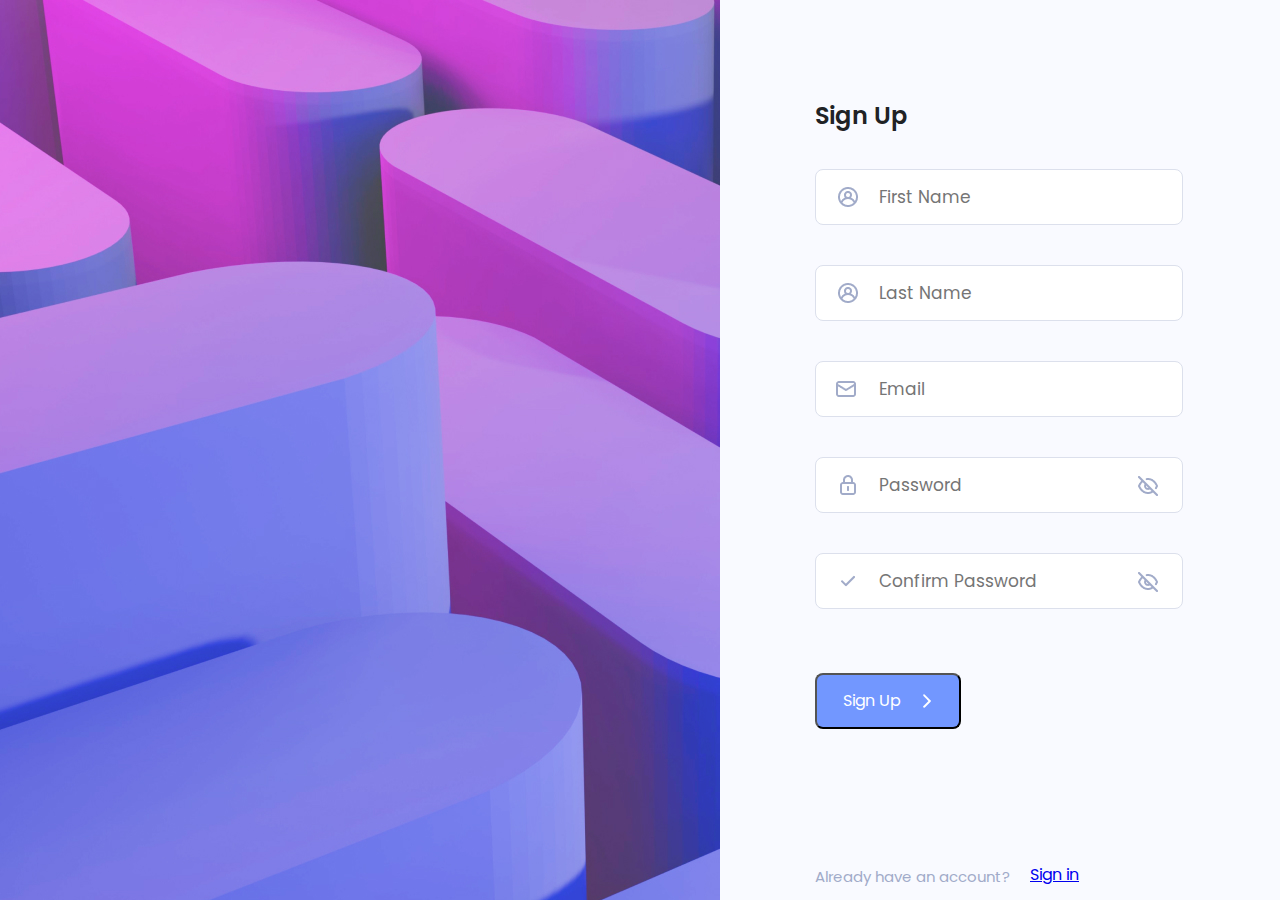
==== index.html @ e9880394 "[task-1]: fixed page-proofs" ====
<!DOCTYPE html>
<html lang="en">
<head>
    <meta charset="UTF-8">
    <meta http-equiv="X-UA-Compatible" content="IE=edge">
    <meta name="viewport" content="width=device-width, initial-scale=1.0">
    <link rel="preconnect" href="https://fonts.googleapis.com">
    <link rel="preconnect" href="https://fonts.gstatic.com" crossorigin>
    <link href="https://fonts.googleapis.com/css2?family=Poppins:wght@400;600&display=swap" rel="stylesheet">
    <link rel="stylesheet" href="/sourse/scss/normalize.css">
    <link rel="stylesheet" href="./sourse/scss/style.css">
    <script defer src="https://oss.maxcdn.com/respond/1.4.2/respond.min.js"></script>
    <script defer src="./index.js"></script>
    <title>ITRex-Lab. Homework 1</title>
</head>
<body>
    <div class="container">
            <div class="form form-signUp">
                <div class="form-title title-signUp">
                    <p>Sign Up</p>
                </div>

                <div class="form-body">

                    <form action="https://jsonplaceholder.typicode.com/posts" method="POST" >
                        <div>
                            <input class="input-name" id="id" type="text" placeholder="First Name" name="firstName" required>
                        </div>
                        <div>
                            <input class="input-name" id="surname" type="text" placeholder="Last Name" name="lastName" >
                        </div>
                        <div>
                            <input class="input-email" id="email" type="text" placeholder="Email" name="email" required>
                        </div>
                        <div class="password">
                            <input class="input-password" id="password" type="password" placeholder="Password" name="password" required>
                            <a href="#" class="password-control"></a>
                            <div class="warning hidden"><p class="warning-text">Password contain unsupported characters</p></div>
                        </div>
                        <div class="password">
                            <input class="input-confirmPassword" id="passwordControl" type="password" placeholder="Confirm Password" required>
                            <a href="#" class="password-control"></a>
                        </div>
                       
                        <button class="input-submit submit__signUp" type="submit" value="Sign Up">Sign Up</button>
                    </form>
                </div> 
                <div class="footer footer-signUp">
                    <span>Already have an account?</span>
                    <a href="./signIn.html" class="link-signIn">Sign in</a>
                </div>
                
            </div>

            <div class="form form-signIn hidden">
                <div class="form-title title-signIn">
                    <p>Sign In</p>
                </div>

                <div class="form-body">

                    <form action="https://jsonplaceholder.typicode.com/posts" method="POST" >
                        <div class="email">
                            <input class="input-email" id="emailSignIn" type="text" placeholder="Email" name="email" required>
                            <div class="warning hidden"><p class="warning-text">Email not found. Please check the spelling</p></div>
                        </div>
                        <div class="password">
                            <input class="input-password" id="passwordSignIn" type="password" placeholder="Password" name="password" required>
                            <a href="#" class="password-control"></a>
                            <div class="warning hidden"><p class="warning-text">Password contain unsupported characters</p></div>
                        </div>
                       
                        <button class="input-submit submit__signIn" type="submit" value="Sign In">Sign In</button>
                        <a class="link-forgotPassword" href="#" id="ForgotPassword">Forgot password?</a>
                    </form>
                </div>

                <div class="footer footer_signIn">
                    <span>Don't have an account?</span>
                    <a href="#" class="link-signUp">Sign up</a>
                </div>
                
            </div>

            <div class="form form-restorePassword hidden">
                <div class="form-title title-restorePassword">
                    <img src="./sourse/images/angle-left-b.png" alt="arrow-left">
                    <p class="title-text">Restore Password</p>
                </div>

                <div class="form-text text-restorePassword">
                    <p>Please use your email address, and we’ll send you the link to reset your password</p>
                </div>

                <div class="form-body body_restorePassword">

                    <form action="https://jsonplaceholder.typicode.com/posts" method="POST" >
                        <div>
                            <input class="input-email" id="emailrestorePassword" type="text" placeholder="Email">
                        </div>
                       
                        <button class="input-submit submit-restorePassword" id="submit-restorePassword" type="submit" value="Send Reset Link">Send Reset Link</button>
                    </form>
                </div>

            </div>

            <div class="form form-restorePassword hidden">
                <div class="form-title title-restorePassword">
                    <img src="./sourse/images/angle-left-b.png" alt="arrow-left">
                    <p class="title-text">Restore Password</p>
                </div>

                <div class="form-text text-restorePassword">
                    <p>An email has been sent to example@exam.com. Check your inbox, and click the reset link provided.</p>
                </div>

            </div>
    </div>
</body>
</html>
---- sourse/scss/style.css ----
@charset "UTF-8";
.form-restorePassword {
  padding-top: 178px;
}

.title-restorePassword {
  display: -webkit-box;
  display: -ms-flexbox;
  display: flex;
}

.title-text {
  margin-left: 16px;
}

.form-text {
  width: 368px;
  height: 38px;
  margin: 32px 0 0;
  font-style: normal;
  font-weight: normal;
  font-size: 15px;
  line-height: 130%;
  color: #A1ABC9;
}

#submit-restorePassword {
  width: 214px;
}

input {
  width: 368px;
  height: 56px;
  margin: 20px 0;
  font-size: 17px;
  line-height: 24px;
  border: 1px solid #DCE0EC;
  border-radius: 8px;
  outline: none;
  cursor: pointer;
}

input:focus {
  border: 1px solid #7297FF;
}

.input-email {
  background: url(../images/Vector.png) no-repeat center left 20px;
  padding-left: 63px;
  background-color: #FFFFFF;
}

.input-password {
  background: url(../images/lock.png) no-repeat center left 20px;
  padding-left: 63px;
  background-color: #FFFFFF;
}

.input-name {
  background: url(../images/user.png) no-repeat center left 20px;
  padding-left: 63px;
  background-color: #FFFFFF;
}

.input-confirmPassword {
  background: url(../images/check.png) no-repeat center left 20px;
  padding-left: 63px;
  background-color: #FFFFFF;
}

.password-control {
  position: absolute;
  display: inline-block;
  width: 20px;
  height: 20px;
  top: 39px;
  right: 25px;
  background: url(../images/eye-slash.png) no-repeat center;
}

.input-submit {
  width: 146px;
  height: 56px;
  margin: 44px 0 32px;
  border-radius: 8px;
  background: url(../images/angle-right-b.png) no-repeat center right 20px, #7297FF;
  padding-right: 32px;
  color: #FFFFFF;
  cursor: pointer;
}

.email,
.password {
  position: relative;
}

.warning {
  position: absolute;
  top: 65px;
}

.warning-text {
  margin: 20px 0;
  font-size: 13px;
  letter-spacing: -0.24px;
  color: #F6657F;
}

.warningInput {
  border: 1px solid #F6657F;
}

.footer {
  display: -webkit-box;
  display: -ms-flexbox;
  display: flex;
  margin-top: 85px;
}

.footer span {
  font-weight: normal;
  font-size: 15px;
  line-height: 140%;
  color: #A1ABC9;
}

.footer_signIn {
  margin-top: 24vh;
}

* {
  margin: 0;
  padding: 0;
  -webkit-box-sizing: border-box;
          box-sizing: border-box;
  font-family: 'Poppins', sans-serif;
}

.body {
  height: 1024px;
  max-width: 1920px;
}

.container {
  display: -webkit-box;
  display: -ms-flexbox;
  display: flex;
  -webkit-box-pack: end;
      -ms-flex-pack: end;
          justify-content: flex-end;
  height: 100%;
  background: url(../images/bg.jpg) no-repeat;
}

.form {
  display: -webkit-box;
  display: -ms-flexbox;
  display: flex;
  -webkit-box-pack: center;
      -ms-flex-pack: center;
          justify-content: center;
  -webkit-box-orient: vertical;
  -webkit-box-direction: normal;
      -ms-flex-direction: column;
          flex-direction: column;
  -webkit-box-align: start;
      -ms-flex-align: start;
          align-items: flex-start;
  width: 560px;
  min-height: 100vh;
  padding: 0 95px;
  background-color: #F9FAFF;
}

.form-restorePassword {
  -webkit-box-pack: start;
      -ms-flex-pack: start;
          justify-content: flex-start;
  padding-top: 8vh;
}

/* Скрытие элементов */
.hidden {
  display: none;
}

/* =====================FORM====================== */
form {
  display: -webkit-box;
  display: -ms-flexbox;
  display: flex;
  -webkit-box-pack: center;
      -ms-flex-pack: center;
          justify-content: center;
  -webkit-box-orient: vertical;
  -webkit-box-direction: normal;
      -ms-flex-direction: column;
          flex-direction: column;
}

.form-title {
  font-style: normal;
  font-weight: 600;
  font-size: 24px;
  line-height: 110%;
  color: #202225;
}

.title-signUp {
  margin-top: 90px;
}

.title-signIn {
  margin-top: 18.2vh;
}

.title-restorePassword {
  margin-top: 18.2vh;
}

.form-body {
  margin: 20px 0;
}

.link-signIn, .link-signUp {
  margin-left: 20px;
}

@media (max-width: 600px) {
  .container {
    -webkit-box-orient: vertical;
    -webkit-box-direction: normal;
        -ms-flex-direction: column;
            flex-direction: column;
    background: url(../images/bg-mobile.jpg) no-repeat;
    background-size: contain;
  }
  .form {
    -webkit-box-pack: start;
        -ms-flex-pack: start;
            justify-content: flex-start;
    -webkit-box-align: stretch;
        -ms-flex-align: stretch;
            align-items: stretch;
    margin-top: 72px;
    width: 100%;
    padding: 0 5.5vh;
    border-radius: 24px 24px 0px 0px;
  }
  .form-title {
    margin-top: 6vh;
    font-weight: 600;
    font-size: 20px;
    line-height: 24px;
  }
  .form-body {
    margin: 16px 0;
  }
  .form-text {
    width: 100%;
    height: 38px;
    font-size: 12px;
  }
  input {
    width: 100%;
    height: 40px;
    font-size: 15px;
    line-height: 140%;
    margin: 12px 0;
  }
  .input-name {
    background: url(../images/user.png) no-repeat center left 15px;
    padding-left: 48px;
    background-color: #FFFFFF;
  }
  .input-email {
    background: url(../images/Vector.png) no-repeat center left 15px;
    padding-left: 48px;
    background-color: #FFFFFF;
  }
  .warning {
    position: absolute;
    top: 35px;
    font-size: 13px;
  }
  .input-password,
  .input-confirmPassword {
    background: url(../images/lock.png) no-repeat center left 15px;
    padding-left: 48px;
    background-color: #FFFFFF;
  }
  .password-control {
    top: 20px;
    right: 20px;
  }
  .input-submit {
    width: 123px;
    height: 46px;
    margin-top: 20px;
    border-radius: 8px;
    background: url(../images/angle-right-b.png) no-repeat center right 16px, #7297FF;
    padding-right: 30px;
  }
  .footer {
    display: -webkit-box;
    display: -ms-flexbox;
    display: flex;
    -webkit-box-orient: vertical;
    -webkit-box-direction: normal;
        -ms-flex-direction: column;
            flex-direction: column;
    margin-top: 48px;
  }
  .footer a {
    margin: 0;
  }
  .link-signIn, .link-signUp {
    margin-left: 0px;
  }
}
/*# sourceMappingURL=style.css.map */
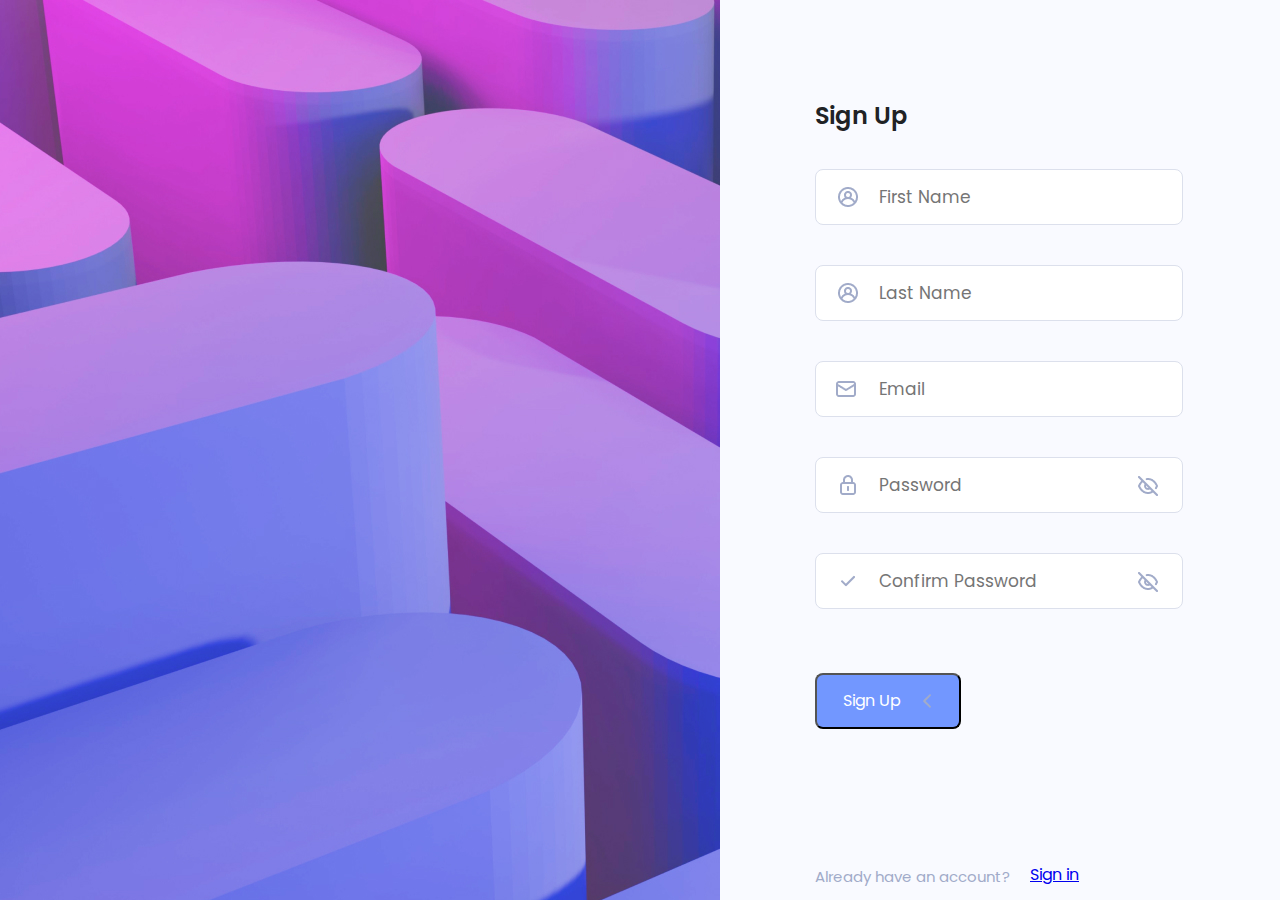
==== commit 3ee21fb7: "[task-1]: fixed page-proofs" ====
--- a/index.html
+++ b/index.html
@@ -47,74 +47,9 @@
                 </div> 
                 <div class="footer footer-signUp">
                     <span>Already have an account?</span>
-                    <a href="./signIn.html" class="link-signIn">Sign in</a>
+                    <a href="./views/signIn.html" class="link-signIn">Sign in</a>
                 </div>
                 
-            </div>
-
-            <div class="form form-signIn hidden">
-                <div class="form-title title-signIn">
-                    <p>Sign In</p>
-                </div>
-
-                <div class="form-body">
-
-                    <form action="https://jsonplaceholder.typicode.com/posts" method="POST" >
-                        <div class="email">
-                            <input class="input-email" id="emailSignIn" type="text" placeholder="Email" name="email" required>
-                            <div class="warning hidden"><p class="warning-text">Email not found. Please check the spelling</p></div>
-                        </div>
-                        <div class="password">
-                            <input class="input-password" id="passwordSignIn" type="password" placeholder="Password" name="password" required>
-                            <a href="#" class="password-control"></a>
-                            <div class="warning hidden"><p class="warning-text">Password contain unsupported characters</p></div>
-                        </div>
-                       
-                        <button class="input-submit submit__signIn" type="submit" value="Sign In">Sign In</button>
-                        <a class="link-forgotPassword" href="#" id="ForgotPassword">Forgot password?</a>
-                    </form>
-                </div>
-
-                <div class="footer footer_signIn">
-                    <span>Don't have an account?</span>
-                    <a href="#" class="link-signUp">Sign up</a>
-                </div>
-                
-            </div>
-
-            <div class="form form-restorePassword hidden">
-                <div class="form-title title-restorePassword">
-                    <img src="./sourse/images/angle-left-b.png" alt="arrow-left">
-                    <p class="title-text">Restore Password</p>
-                </div>
-
-                <div class="form-text text-restorePassword">
-                    <p>Please use your email address, and we’ll send you the link to reset your password</p>
-                </div>
-
-                <div class="form-body body_restorePassword">
-
-                    <form action="https://jsonplaceholder.typicode.com/posts" method="POST" >
-                        <div>
-                            <input class="input-email" id="emailrestorePassword" type="text" placeholder="Email">
-                        </div>
-                       
-                        <button class="input-submit submit-restorePassword" id="submit-restorePassword" type="submit" value="Send Reset Link">Send Reset Link</button>
-                    </form>
-                </div>
-
-            </div>
-
-            <div class="form form-restorePassword hidden">
-                <div class="form-title title-restorePassword">
-                    <img src="./sourse/images/angle-left-b.png" alt="arrow-left">
-                    <p class="title-text">Restore Password</p>
-                </div>
-
-                <div class="form-text text-restorePassword">
-                    <p>An email has been sent to example@exam.com. Check your inbox, and click the reset link provided.</p>
-                </div>
-
             </div>
     </div>
 </body>
--- a/sourse/scss/style.css
+++ b/sourse/scss/style.css
@@ -45,25 +45,25 @@
 }
 
 .input-email {
-  background: url(../images/Vector.png) no-repeat center left 20px;
+  background: url(/sourse/images/Vector.png) no-repeat center left 20px;
   padding-left: 63px;
   background-color: #FFFFFF;
 }
 
 .input-password {
-  background: url(../images/lock.png) no-repeat center left 20px;
+  background: url(/sourse/images/lock.png) no-repeat center left 20px;
   padding-left: 63px;
   background-color: #FFFFFF;
 }
 
 .input-name {
-  background: url(../images/user.png) no-repeat center left 20px;
+  background: url(/sourse/images/user.png) no-repeat center left 20px;
   padding-left: 63px;
   background-color: #FFFFFF;
 }
 
 .input-confirmPassword {
-  background: url(../images/check.png) no-repeat center left 20px;
+  background: url(/sourse/images/check.png) no-repeat center left 20px;
   padding-left: 63px;
   background-color: #FFFFFF;
 }
@@ -75,7 +75,7 @@
   height: 20px;
   top: 39px;
   right: 25px;
-  background: url(../images/eye-slash.png) no-repeat center;
+  background: url(/sourse/images/eye-slash.png) no-repeat center;
 }
 
 .input-submit {
@@ -83,7 +83,7 @@
   height: 56px;
   margin: 44px 0 32px;
   border-radius: 8px;
-  background: url(../images/angle-right-b.png) no-repeat center right 20px, #7297FF;
+  background: url(/sourse/images/angle-left-b.png) no-repeat center right 20px, #7297FF;
   padding-right: 32px;
   color: #FFFFFF;
   cursor: pointer;
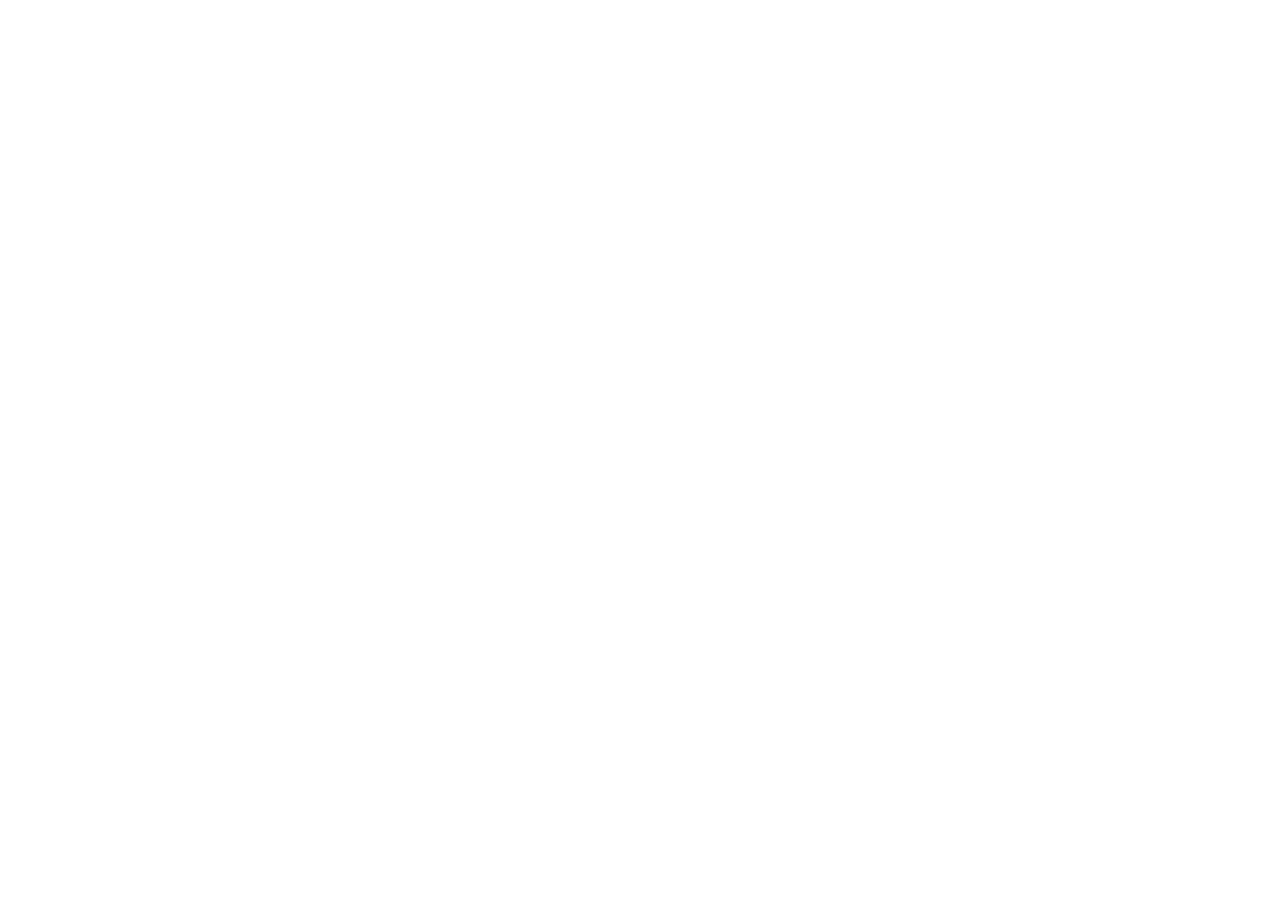
==== commit 2d0e54f9: "[task-1]: added routing" ====
--- a/index.html
+++ b/index.html
@@ -14,43 +14,9 @@
     <title>ITRex-Lab. Homework 1</title>
 </head>
 <body>
-    <div class="container">
-            <div class="form form-signUp">
-                <div class="form-title title-signUp">
-                    <p>Sign Up</p>
-                </div>
-
-                <div class="form-body">
-
-                    <form action="https://jsonplaceholder.typicode.com/posts" method="POST" >
-                        <div>
-                            <input class="input-name" id="id" type="text" placeholder="First Name" name="firstName" required>
-                        </div>
-                        <div>
-                            <input class="input-name" id="surname" type="text" placeholder="Last Name" name="lastName" >
-                        </div>
-                        <div>
-                            <input class="input-email" id="email" type="text" placeholder="Email" name="email" required>
-                        </div>
-                        <div class="password">
-                            <input class="input-password" id="password" type="password" placeholder="Password" name="password" required>
-                            <a href="#" class="password-control"></a>
-                            <div class="warning hidden"><p class="warning-text">Password contain unsupported characters</p></div>
-                        </div>
-                        <div class="password">
-                            <input class="input-confirmPassword" id="passwordControl" type="password" placeholder="Confirm Password" required>
-                            <a href="#" class="password-control"></a>
-                        </div>
-                       
-                        <button class="input-submit submit__signUp" type="submit" value="Sign Up">Sign Up</button>
-                    </form>
-                </div> 
-                <div class="footer footer-signUp">
-                    <span>Already have an account?</span>
-                    <a href="./views/signIn.html" class="link-signIn">Sign in</a>
-                </div>
-                
-            </div>
+    <div id="root">
+            
     </div>
+    <script type="module" src="./sourse/js/view/route.js"></script>
 </body>
 </html>
--- a/sourse/scss/style.css
+++ b/sourse/scss/style.css
@@ -83,7 +83,7 @@
   height: 56px;
   margin: 44px 0 32px;
   border-radius: 8px;
-  background: url(/sourse/images/angle-left-b.png) no-repeat center right 20px, #7297FF;
+  background: url(/sourse/images/angle-right-b.png) no-repeat center right 20px, #7297FF;
   padding-right: 32px;
   color: #FFFFFF;
   cursor: pointer;
@@ -92,6 +92,11 @@
 .email,
 .password {
   position: relative;
+}
+
+.arrowLeft {
+  width: 25px;
+  background: url(/sourse/images/angle-left-b.png) no-repeat;
 }
 
 .warning {
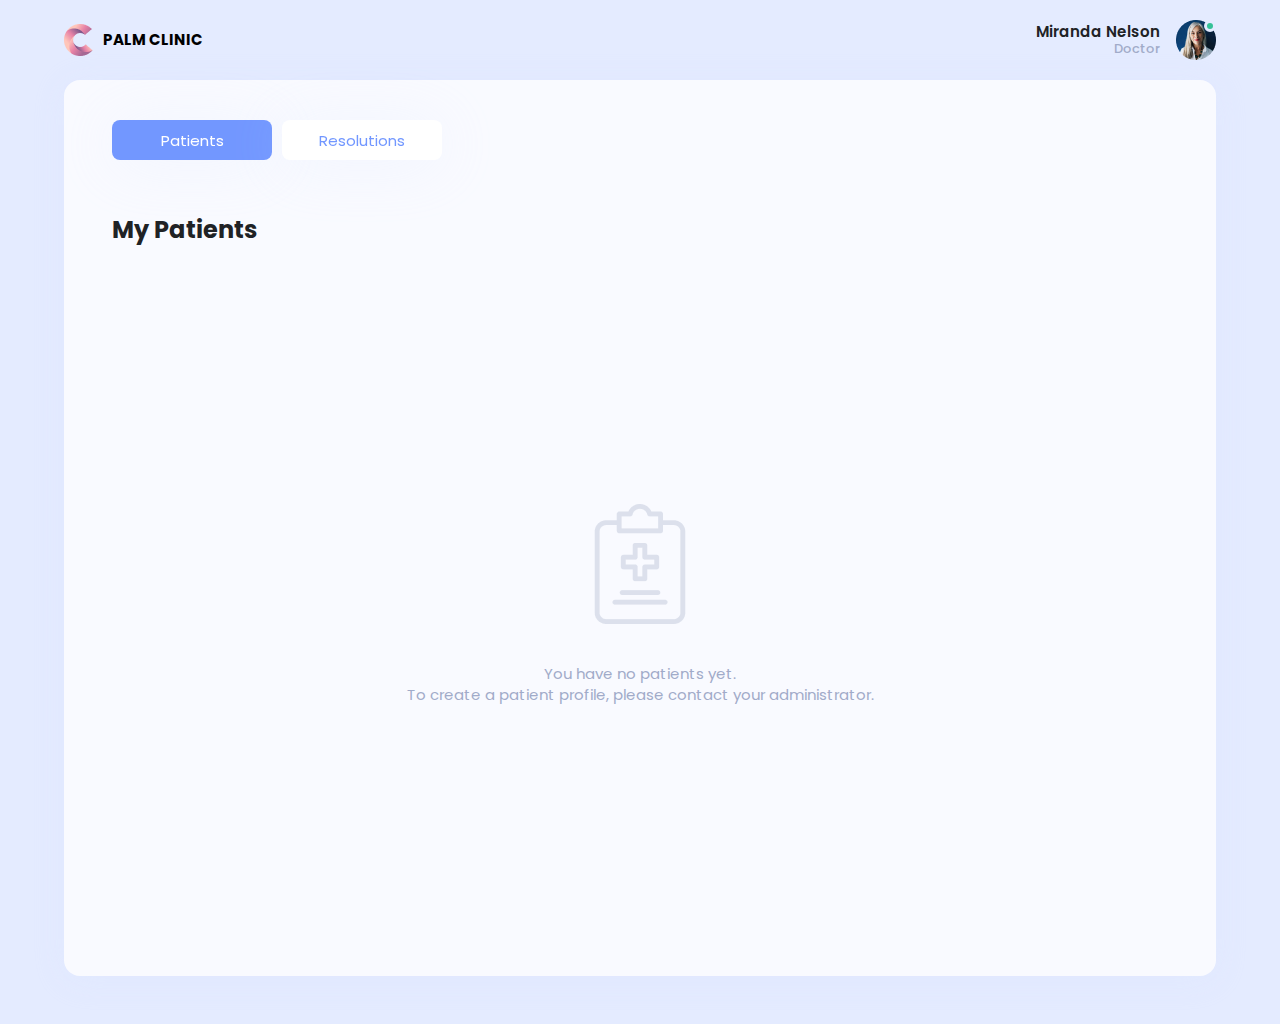
==== commit fe9aefae: "[task-2]: create new page Doctor view empty" ====
--- a/index.html
+++ b/index.html
@@ -15,8 +15,50 @@
 </head>
 <body>
     <div id="root">
-            
+        <div class="wraper">
+            <header class="header">
+                <div class="header-logo">
+                    <img class="logo-img" src="./sourse/images/logo.png" alt="logo">
+                    <h2 class="logo-text">palm clinic</h2>
+                </div>
+                <div class="header_user">
+                    <div class="header_user-info">
+                        <p class="header_user-name">Miranda Nelson</p>
+                        <p class="header_user-profession">Doctor</p>
+                    </div>
+                    <div class="header_user-foto">
+                        <div class="header_user-status"></div>
+                    </div>
+
+                </div>
+            </header>
+            <div class="main">
+                <nav class="menu">
+                    <ul class="menu_container">
+                        <li class="menu_item activeMenuItem"><a class="item-link" href="#">Patients</a></li>
+                        <li class="menu_item"><a  class="item-link" href="#">Resolutions</a></li>
+                    </ul>
+                </nav>
+                <section class="board">
+                    <div class="board_header">
+                        <h2 class="board_title">My Patients</h2>
+                    </div>
+                    <div class="board_empty">
+                        <div class="board_empty-image">
+                            <img src="./sourse/images/medical-history.png" alt="medical_card">
+                        </div>
+                        <div class="board_empty-text">
+                            <p class="empty-text">You have no patients yet. <br> To create a patient profile, please contact your administrator.</p>
+                        </div> 
+                    </div>
+
+                </section>
+            </div>
+            <main  class="">
+
+            </main>
+        </div>
     </div>
-    <script type="module" src="./sourse/js/view/route.js"></script>
+    <!-- <script type="module" src="./sourse/js/view/route.js"></script> -->
 </body>
 </html>
--- a/sourse/scss/style.css
+++ b/sourse/scss/style.css
@@ -131,6 +131,211 @@
 
 .footer_signIn {
   margin-top: 24vh;
+}
+
+.wraper {
+  position: relative;
+  max-width: 1920px;
+  height: 1024px;
+  padding: 0 64px;
+  background: #E4EBFF;
+}
+
+.header {
+  display: -webkit-box;
+  display: -ms-flexbox;
+  display: flex;
+  -webkit-box-pack: justify;
+      -ms-flex-pack: justify;
+          justify-content: space-between;
+  padding: 20px 0;
+}
+
+.header-logo {
+  display: -webkit-box;
+  display: -ms-flexbox;
+  display: flex;
+  -webkit-box-align: center;
+      -ms-flex-align: center;
+          align-items: center;
+}
+
+.header-logo .logo-img {
+  width: 29px;
+  height: 32px;
+  margin-right: 10px;
+}
+
+.header-logo .logo-text {
+  display: -webkit-box;
+  display: -ms-flexbox;
+  display: flex;
+  -webkit-box-align: center;
+      -ms-flex-align: center;
+          align-items: center;
+  text-transform: uppercase;
+  font-size: 15px;
+}
+
+.header_user {
+  display: -webkit-box;
+  display: -ms-flexbox;
+  display: flex;
+  -webkit-box-align: center;
+      -ms-flex-align: center;
+          align-items: center;
+}
+
+.header_user-info {
+  display: -webkit-box;
+  display: -ms-flexbox;
+  display: flex;
+  -webkit-box-align: end;
+      -ms-flex-align: end;
+          align-items: flex-end;
+  -webkit-box-orient: vertical;
+  -webkit-box-direction: normal;
+      -ms-flex-direction: column;
+          flex-direction: column;
+  margin-right: 16px;
+}
+
+.header_user-name {
+  font-family: Poppins;
+  font-style: normal;
+  font-weight: 600;
+  font-size: 15px;
+  line-height: 130%;
+  color: #202225;
+}
+
+.header_user-profession {
+  font-family: Poppins;
+  font-style: normal;
+  font-weight: 500;
+  font-size: 13px;
+  line-height: 130%;
+  color: #A1ABC9;
+}
+
+.header_user-foto {
+  position: relative;
+  width: 40px;
+  height: 40px;
+  background: url(/sourse/images/doctors/mirandaNelson.png) no-repeat;
+}
+
+.header_user-status {
+  position: absolute;
+  right: 0px;
+  width: 12px;
+  height: 12px;
+  background: #34C197;
+  border: 3px solid #E3EBFF;
+  border-radius: 50%;
+}
+
+.main {
+  max-width: 1792px;
+  height: 896px;
+  padding: 40px 48px;
+  background-color: #F9FAFF;
+  -webkit-box-shadow: 0px 4px 32px rgba(218, 228, 255, 0.32);
+          box-shadow: 0px 4px 32px rgba(218, 228, 255, 0.32);
+  border-radius: 16px;
+}
+
+.menu {
+  display: -webkit-box;
+  display: -ms-flexbox;
+  display: flex;
+}
+
+.menu_container {
+  display: -webkit-box;
+  display: -ms-flexbox;
+  display: flex;
+  -ms-flex-wrap: wrap;
+      flex-wrap: wrap;
+  list-style-type: none;
+}
+
+.menu_item {
+  display: -webkit-box;
+  display: -ms-flexbox;
+  display: flex;
+  -webkit-box-pack: center;
+      -ms-flex-pack: center;
+          justify-content: center;
+  -webkit-box-align: center;
+      -ms-flex-align: center;
+          align-items: center;
+  width: 160px;
+  height: 40px;
+  margin-right: 10px;
+  border-radius: 8px;
+  -webkit-filter: drop-shadow(0px 4px 32px rgba(218, 228, 255, 0.24));
+          filter: drop-shadow(0px 4px 32px rgba(218, 228, 255, 0.24));
+  background: #FFFFFF;
+}
+
+.menu_item .item-link {
+  color: #7297FF;
+}
+
+.item-link {
+  text-align: center;
+  text-decoration: none;
+  line-height: 140%;
+  font-size: 15px;
+}
+
+.activeMenuItem {
+  background: #7297FF;
+}
+
+.activeMenuItem .item-link {
+  color: #FFFFFF;
+}
+
+.board {
+  margin-top: 56px;
+}
+
+.board_title {
+  color: #202225;
+  font-size: 24px;
+}
+
+.board_empty {
+  display: -webkit-box;
+  display: -ms-flexbox;
+  display: flex;
+  -webkit-box-pack: center;
+      -ms-flex-pack: center;
+          justify-content: center;
+  -webkit-box-align: center;
+      -ms-flex-align: center;
+          align-items: center;
+  -webkit-box-orient: vertical;
+  -webkit-box-direction: normal;
+      -ms-flex-direction: column;
+          flex-direction: column;
+  margin-top: 260px;
+}
+
+.board_empty-text {
+  margin-top: 35px;
+}
+
+.empty-text {
+  font-family: Poppins;
+  font-style: normal;
+  font-weight: normal;
+  font-size: 15px;
+  line-height: 140%;
+  color: #A1ABC9;
+  text-align: center;
 }
 
 * {
@@ -323,4 +528,44 @@
     margin-left: 0px;
   }
 }
+
+@media (max-width: 565px) {
+  .wraper {
+    padding: 0;
+  }
+  .header {
+    margin: 0 24px;
+    padding: 16px 0;
+  }
+  .header_user-info {
+    display: none;
+  }
+  .main {
+    padding: 40px 24px;
+  }
+  .menu_container {
+    display: -webkit-box;
+    display: -ms-flexbox;
+    display: flex;
+  }
+  .menu_item {
+    width: 120px;
+    margin: 0px;
+  }
+  .menu_item:first-child {
+    margin-right: 24px;
+  }
+  .item-link {
+    line-height: 130%;
+  }
+  .board {
+    margin-top: 45px;
+  }
+  .board_title {
+    font-size: 20px;
+  }
+  .board_empty {
+    margin-top: 73px;
+  }
+}
 /*# sourceMappingURL=style.css.map */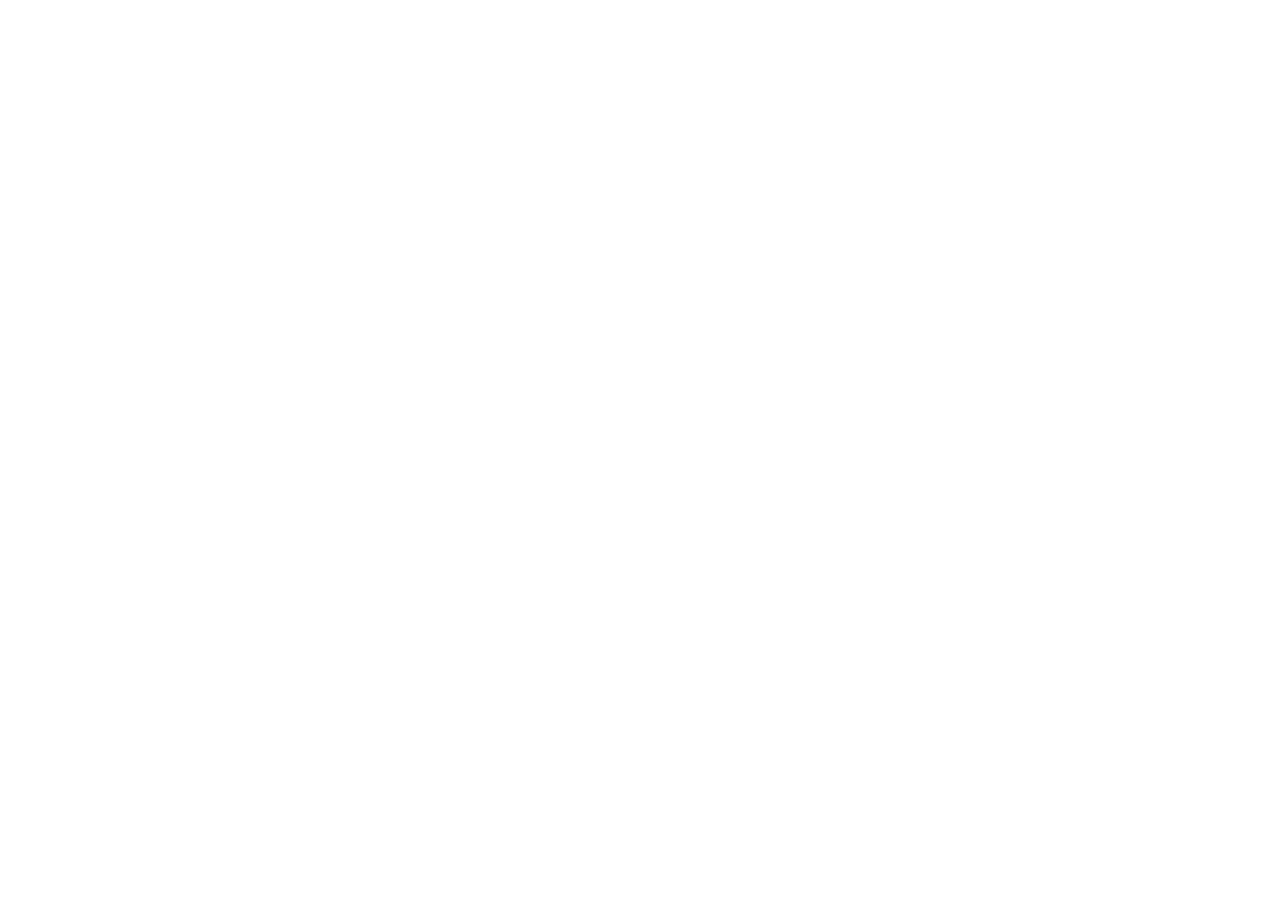
==== commit e7ed561d: "[task-2]: add new view" ====
--- a/index.html
+++ b/index.html
@@ -15,50 +15,8 @@
 </head>
 <body>
     <div id="root">
-        <div class="wraper">
-            <header class="header">
-                <div class="header-logo">
-                    <img class="logo-img" src="./sourse/images/logo.png" alt="logo">
-                    <h2 class="logo-text">palm clinic</h2>
-                </div>
-                <div class="header_user">
-                    <div class="header_user-info">
-                        <p class="header_user-name">Miranda Nelson</p>
-                        <p class="header_user-profession">Doctor</p>
-                    </div>
-                    <div class="header_user-foto">
-                        <div class="header_user-status"></div>
-                    </div>
-
-                </div>
-            </header>
-            <div class="main">
-                <nav class="menu">
-                    <ul class="menu_container">
-                        <li class="menu_item activeMenuItem"><a class="item-link" href="#">Patients</a></li>
-                        <li class="menu_item"><a  class="item-link" href="#">Resolutions</a></li>
-                    </ul>
-                </nav>
-                <section class="board">
-                    <div class="board_header">
-                        <h2 class="board_title">My Patients</h2>
-                    </div>
-                    <div class="board_empty">
-                        <div class="board_empty-image">
-                            <img src="./sourse/images/medical-history.png" alt="medical_card">
-                        </div>
-                        <div class="board_empty-text">
-                            <p class="empty-text">You have no patients yet. <br> To create a patient profile, please contact your administrator.</p>
-                        </div> 
-                    </div>
-
-                </section>
-            </div>
-            <main  class="">
-
-            </main>
-        </div>
+        
     </div>
-    <!-- <script type="module" src="./sourse/js/view/route.js"></script> -->
+    <script type="module" src="./sourse/js/view/route.js"></script>
 </body>
 </html>
